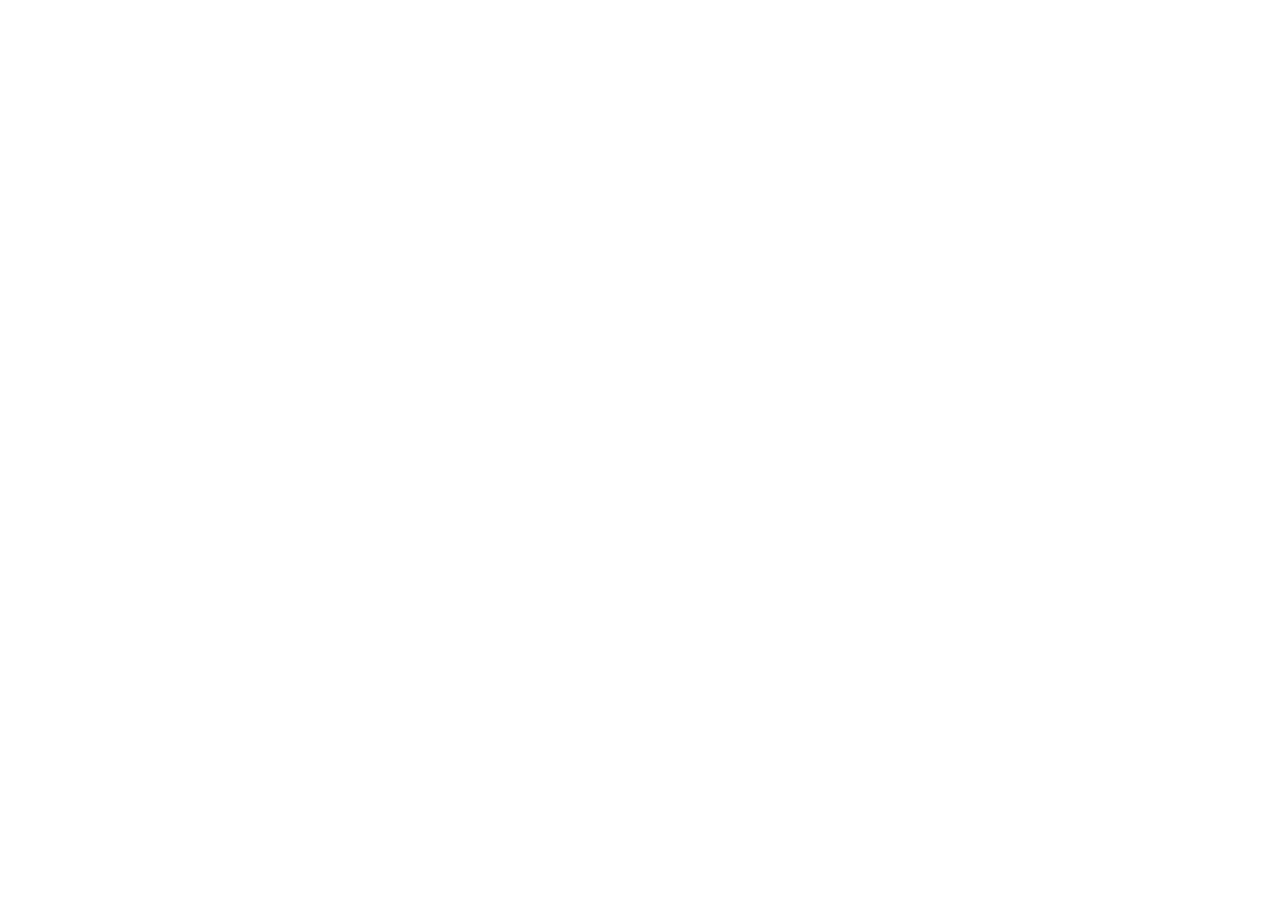
==== index.html @ 9984e917 "Add index.html" ====
<!DOCTYPE html>
<html lang="en">
<head>
    <meta charset="UTF-8">
    <meta name="viewport" content="width=device-width, initial-scale=1.0">
    <title>Laboratorna 2</title>
</head>
<body>
    
</body>
</html>
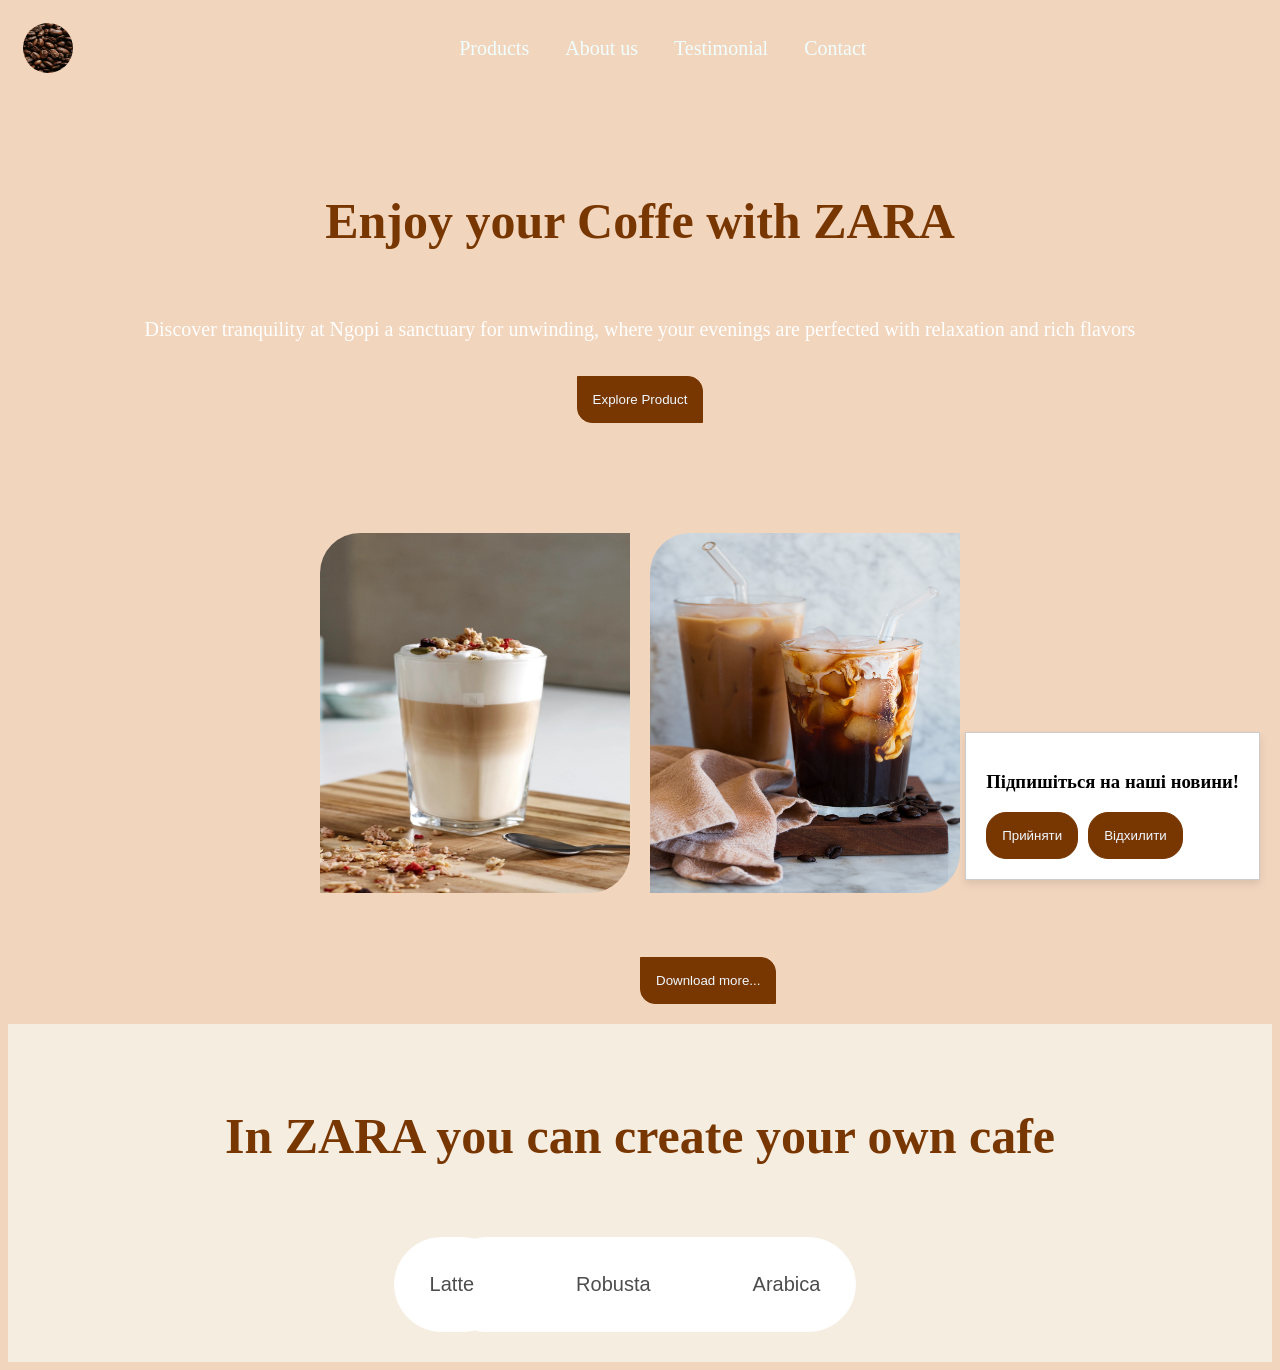
==== commit 3c4118ef: "Add index.html correct" ====
--- a/index.html
+++ b/index.html
@@ -3,9 +3,66 @@
 <head>
     <meta charset="UTF-8">
     <meta name="viewport" content="width=device-width, initial-scale=1.0">
+    <link rel="stylesheet" href="/css/index.css">
+    <link rel="stylesheet" href="/css/nonModal.css">
+    <link rel="stylesheet" href="/css/adverticement.css">
     <title>Laboratorna 2</title>
 </head>
 <body>
+    <header class="header">
+        <img src="/image/brown-coffee-beans.jpg"  class="logo">
+        <nav class="navigating">
+            <a class="link">Products</a>
+            <a class="link">About us</a>
+            <a class="link">Testimonial</a>
+            <a class="link">Contact</a>
+        </nav>
+        
+    </header>
+    <main>
+        <div id="fullscreenAd" class="hidden">
+            <div class="ad-content">
+                <p>🌟 Спеціальна акція! Тільки сьогодні -50% на все! 🌟</p>
+                <button id="closeAd" class="hidden">&times;</button>
+            </div>
+        </div>
     
+    
+        <div class="first-section">
+            <h1 class="main-header"> Enjoy your Coffe with ZARA</h1>
+            <p class="main-paragraph"> Discover tranquility at Ngopi a sanctuary for unwinding,
+            where your evenings are perfected with relaxation and rich flavors</p>
+            <button class="button"> Explore Product </button>
+        </div>
+        
+        <section class="second-section">
+            <div id="coffee-gallery" > </div>
+            <div id="coffeeInfo" class="coffee-info">
+                <span id="closeBtn" class="close-btn"></span>
+            </div>
+        </section>
+        <button id="loadMore">Download more...</button>
+
+        
+        <div class="page2">
+            <h2 class="coffe-creation">In ZARA you can create your own cafe</h2>
+            <div class="coffe-buttons">
+                <button class="btn">Latte</button>
+                <button class="btn">Robusta</button>
+                <button class="btn">Arabica</button>
+            </div>
+        </div>
+        <div id="subscriptionWindow">
+            <h3>Підпишіться на наші новини!</h3>
+            <div class="buttons">
+                <button id="acceptBtn" class="button1">Прийняти</button>
+                <button id="declineBtn" class="button1">Відхилити</button>
+            </div>
+        </div>
+        <div id="thankYouMessage" class="thankYouMessage">Дякуємо за приєднання!</div>
+    </main>
+    <script src="/js/index.js"></script>
+    <script src="/js/scripts.js"></script>
+    <script src="/js/nonModalWindow.js"></script>
 </body>
 </html>
--- a/css/index.css
+++ b/css/index.css
@@ -0,0 +1,159 @@
+body{
+    background-color:  rgb(242, 213, 189);
+}
+.header{
+    display: flex;
+    align-items: center;
+    padding: 15px;
+
+}
+.navigating{
+    margin-left:30% ;
+
+}
+.logo{
+    border-radius: 100%;
+    width: 50px;
+    height: 50px;
+}
+.link{
+    padding: 15px;
+    color: azure;
+    font-size: 20px;
+    font-family:Georgia, 'Times New Roman', Times, serif;
+    border: 1px solid rgb(241, 213, 191); 
+
+}
+.link:hover{
+    background-color: azure;
+    color: black;
+
+}
+
+.first-section{
+    display: flex;
+    flex-direction: column;
+    justify-content: center;
+    align-items: center;
+    padding: 50px;
+    margin: 20px;
+    gap: 15px;
+}
+
+.main-header{
+    color: rgb(120, 54, 0);
+    font-size: 50px;
+    text-align: center;
+}
+.main-paragraph{
+    color:  rgb(255, 255, 255);
+    font-size: 20px;
+    text-align: center;
+}
+.button{
+    color: aliceblue;
+    background-color:  rgb(120, 54, 0);
+    padding: 15px;
+    border: 1px solid  rgb(120, 54, 0);
+    border-radius: 0px 15px 0px 15px;
+}
+.button:hover{
+    background-color: aliceblue;
+    color: rgb(120, 54, 0)
+}
+.second-section{
+    display: flex;
+    flex-wrap: wrap;
+    justify-content: center;
+    align-items: center;
+    margin: 30px;
+    padding: 20px;
+}
+
+#loadMore{
+    display: block;
+    margin-left: 50%;
+    color: aliceblue;
+    background-color:  rgb(120, 54, 0);
+    padding: 15px;
+    border: 1px solid  rgb(120, 54, 0);
+    border-radius: 0px 15px 0px 15px;
+}
+#loadMore:hover{
+    background-color: aliceblue;
+    color: rgb(120, 54, 0)
+}
+
+.coffee-info {
+    position: relative;
+    display: none;
+    margin-top: 20px;
+    font-size: 18px;
+    background-color: #f9e6cd;
+    padding: 20px;
+    border-radius: 5px;
+    color:  rgb(120, 54, 0) ;
+}
+.coffee-img{
+    width: 310px;
+    height: 360px;
+    margin: 10px;
+    border-radius: 40px 0px 40px ;
+    /* transition: transform 0.3s ease; */
+    /* transform: scale(1.1); */
+}
+.coffee-img:hover{
+    transform:scale(1.1);
+}
+.close-btn {
+    color: #333;
+    font-size: 30px;
+    font-weight: bold;
+    position: absolute;
+    top: 10px;
+    right: 20px;
+    cursor: pointer;
+    transition: 0.3s;
+}
+
+.close-btn:hover {
+    color: red;
+}
+.page2{
+    display: flex;
+    flex-direction: column;
+    margin-top: 20px;
+    align-items: center;
+    padding: 30px;
+    background-color: rgb(246, 237, 225);
+    gap: 20px;
+}
+.coffe-creation{
+    font-size: 50px;
+    line-height: 80px;
+    color: rgb(120, 54, 0);
+}
+
+.coffe-buttons{
+    display: flex;
+    background-color: rgb(255, 255, 255);
+    border: 1px solid  rgb(255, 255, 255)e;
+    border-radius: 50px;
+    /* padding: 25px; */
+    width: 400px;
+    align-items: center;
+    justify-content: center;
+
+}
+.btn{
+    background-color: rgb(255, 255, 255);
+    border: 1px solid rgb(255, 255, 255);
+    margin-right: 30px;
+    font-size: 20px;
+    color: rgb(78, 77, 77);
+    padding: 35px;
+    border-radius: 50px;
+}
+.btn:hover{
+    background-color: rgb(120, 117, 117);
+}
--- a/css/nonModal.css
+++ b/css/nonModal.css
@@ -0,0 +1,36 @@
+#subscriptionWindow {
+    position: fixed;
+    bottom: 20px;
+    right: 20px;
+    background-color: #fff;
+    border: 1px solid #ccc;
+    padding: 20px;
+    box-shadow: 0 4px 8px rgba(0, 0, 0, 0.1);
+    display: none;
+    z-index: 1000;
+}
+
+.buttons {
+    display: flex;
+    gap: 10px;
+}
+
+.button1{
+    color: aliceblue;
+    background-color:  rgb(120, 54, 0);
+    padding: 15px;
+    border: 1px solid  rgb(120, 54, 0);
+    border-radius: 20px;
+}
+.button1:hover{
+    background-color: aliceblue;
+    color: rgb(120, 54, 0)
+}
+.thankYouMessage {
+    display: none;
+    padding: 10px;
+    background-color: #28a745;
+    color: white;
+    margin-top: 20px;
+    border-radius: 5px;
+}
--- a/css/adverticement.css
+++ b/css/adverticement.css
@@ -0,0 +1,44 @@
+/* Ховає елемент */
+.hidden {
+    display: none !important;
+}
+
+/* Повноекранне затемнення */
+#fullscreenAd {
+    position: fixed;
+    top: 0;
+    left: 0;
+    width: 100%;
+    height: 100%;
+    background: rgba(0, 0, 0, 0.85);
+    color: #fff;
+    display: flex;
+    align-items: center;
+    justify-content: center;
+    z-index: 9999;
+}
+
+/* Вміст реклами */
+.ad-content {
+    text-align: center;
+    background: #222;
+    padding: 40px;
+    border-radius: 20px;
+    box-shadow: 0 0 20px #000;
+    position: relative;
+    max-width: 600px;
+    width: 90%;
+    font-size: 24px;
+}
+
+/* Хрестик */
+#closeAd {
+    position: absolute;
+    top: 10px;
+    right: 15px;
+    background: transparent;
+    border: none;
+    color: #fff;
+    font-size: 30px;
+    cursor: pointer;
+}
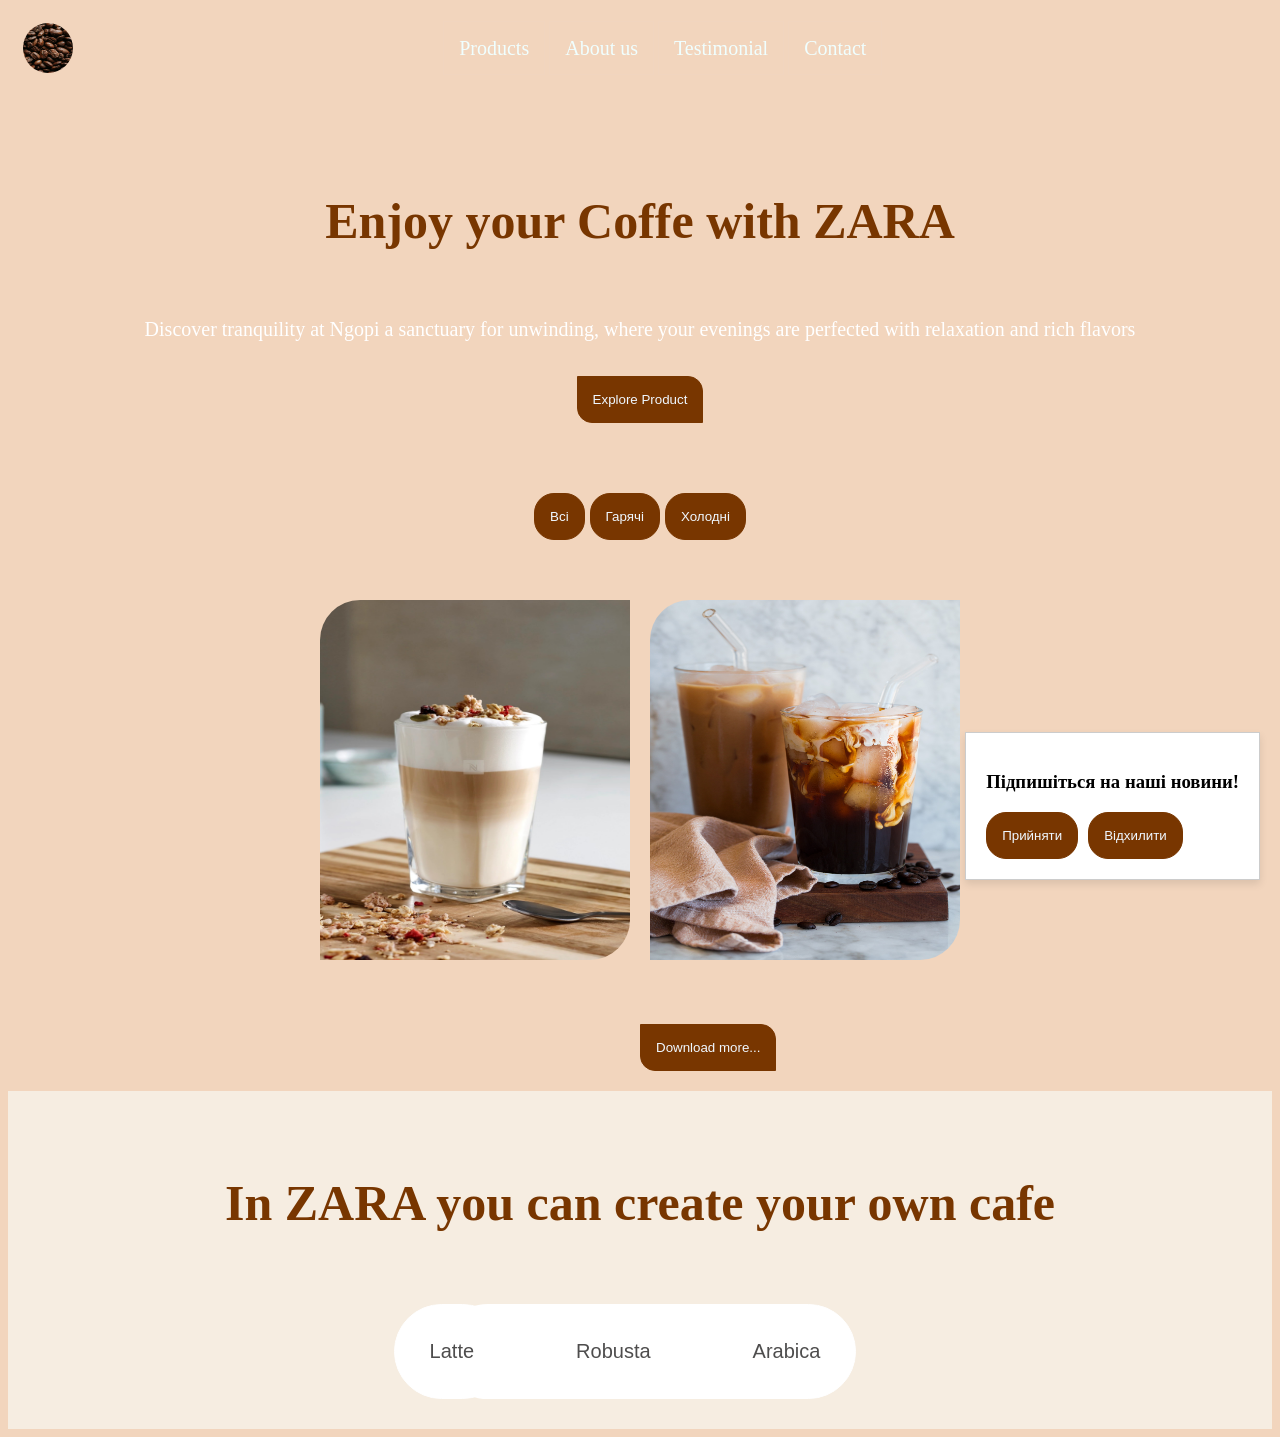
==== commit 4c997657: "Add fillters" ====
--- a/index.html
+++ b/index.html
@@ -34,6 +34,12 @@
             where your evenings are perfected with relaxation and rich flavors</p>
             <button class="button"> Explore Product </button>
         </div>
+
+        <div id="filterButtons">
+            <button data-category="all" class="filter-btn">Всі</button>
+            <button data-category="hot" class="filter-btn">Гарячі</button>
+            <button data-category="cold" class="filter-btn">Холодні</button>
+        </div>
         
         <section class="second-section">
             <div id="coffee-gallery" > </div>
--- a/css/index.css
+++ b/css/index.css
@@ -68,6 +68,19 @@
     align-items: center;
     margin: 30px;
     padding: 20px;
+}
+#filterButtons{
+    display: flex;
+    justify-content: center;
+    align-items: center;
+    gap:5px;
+}
+.filter-btn{
+    color: aliceblue;
+    background-color:  rgb(120, 54, 0);
+    padding: 15px;
+    border: 1px solid  rgb(120, 54, 0);
+    border-radius: 20px;
 }
 
 #loadMore{
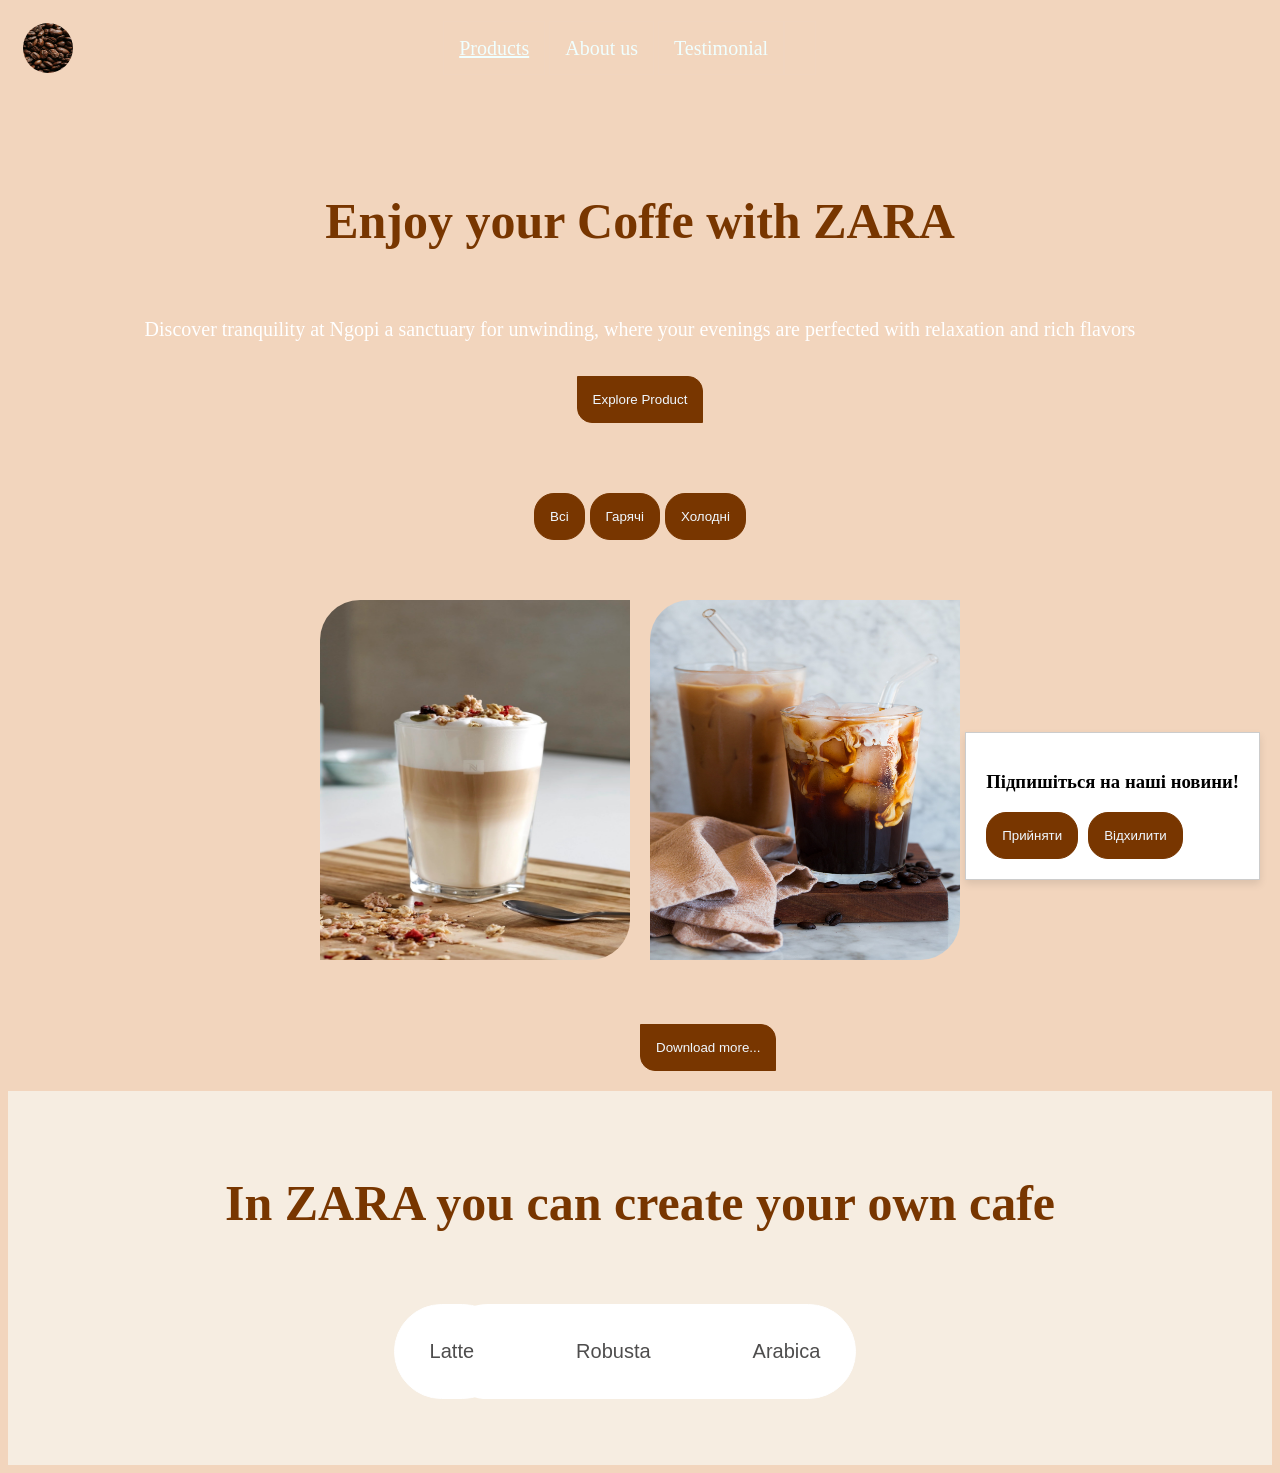
==== commit 2fe5fc00: "Add html files" ====
--- a/index.html
+++ b/index.html
@@ -6,16 +6,17 @@
     <link rel="stylesheet" href="/css/index.css">
     <link rel="stylesheet" href="/css/nonModal.css">
     <link rel="stylesheet" href="/css/adverticement.css">
-    <title>Laboratorna 2</title>
+    
+    <title> Laboratorna 2</title>
 </head>
 <body>
     <header class="header">
         <img src="/image/brown-coffee-beans.jpg"  class="logo">
         <nav class="navigating">
-            <a class="link">Products</a>
+            <a class="link" href="./shop.html">Products</a>
             <a class="link">About us</a>
             <a class="link">Testimonial</a>
-            <a class="link">Contact</a>
+            <a class="link" href="/graphics.html"></a>
         </nav>
         
     </header>
@@ -57,6 +58,10 @@
                 <button class="btn">Robusta</button>
                 <button class="btn">Arabica</button>
             </div>
+            <div class="product-container">
+                <ul class="container js-products-list">
+                </ul>
+            </div>
         </div>
         <div id="subscriptionWindow">
             <h3>Підпишіться на наші новини!</h3>
@@ -70,5 +75,6 @@
     <script src="/js/index.js"></script>
     <script src="/js/scripts.js"></script>
     <script src="/js/nonModalWindow.js"></script>
+    
 </body>
 </html>
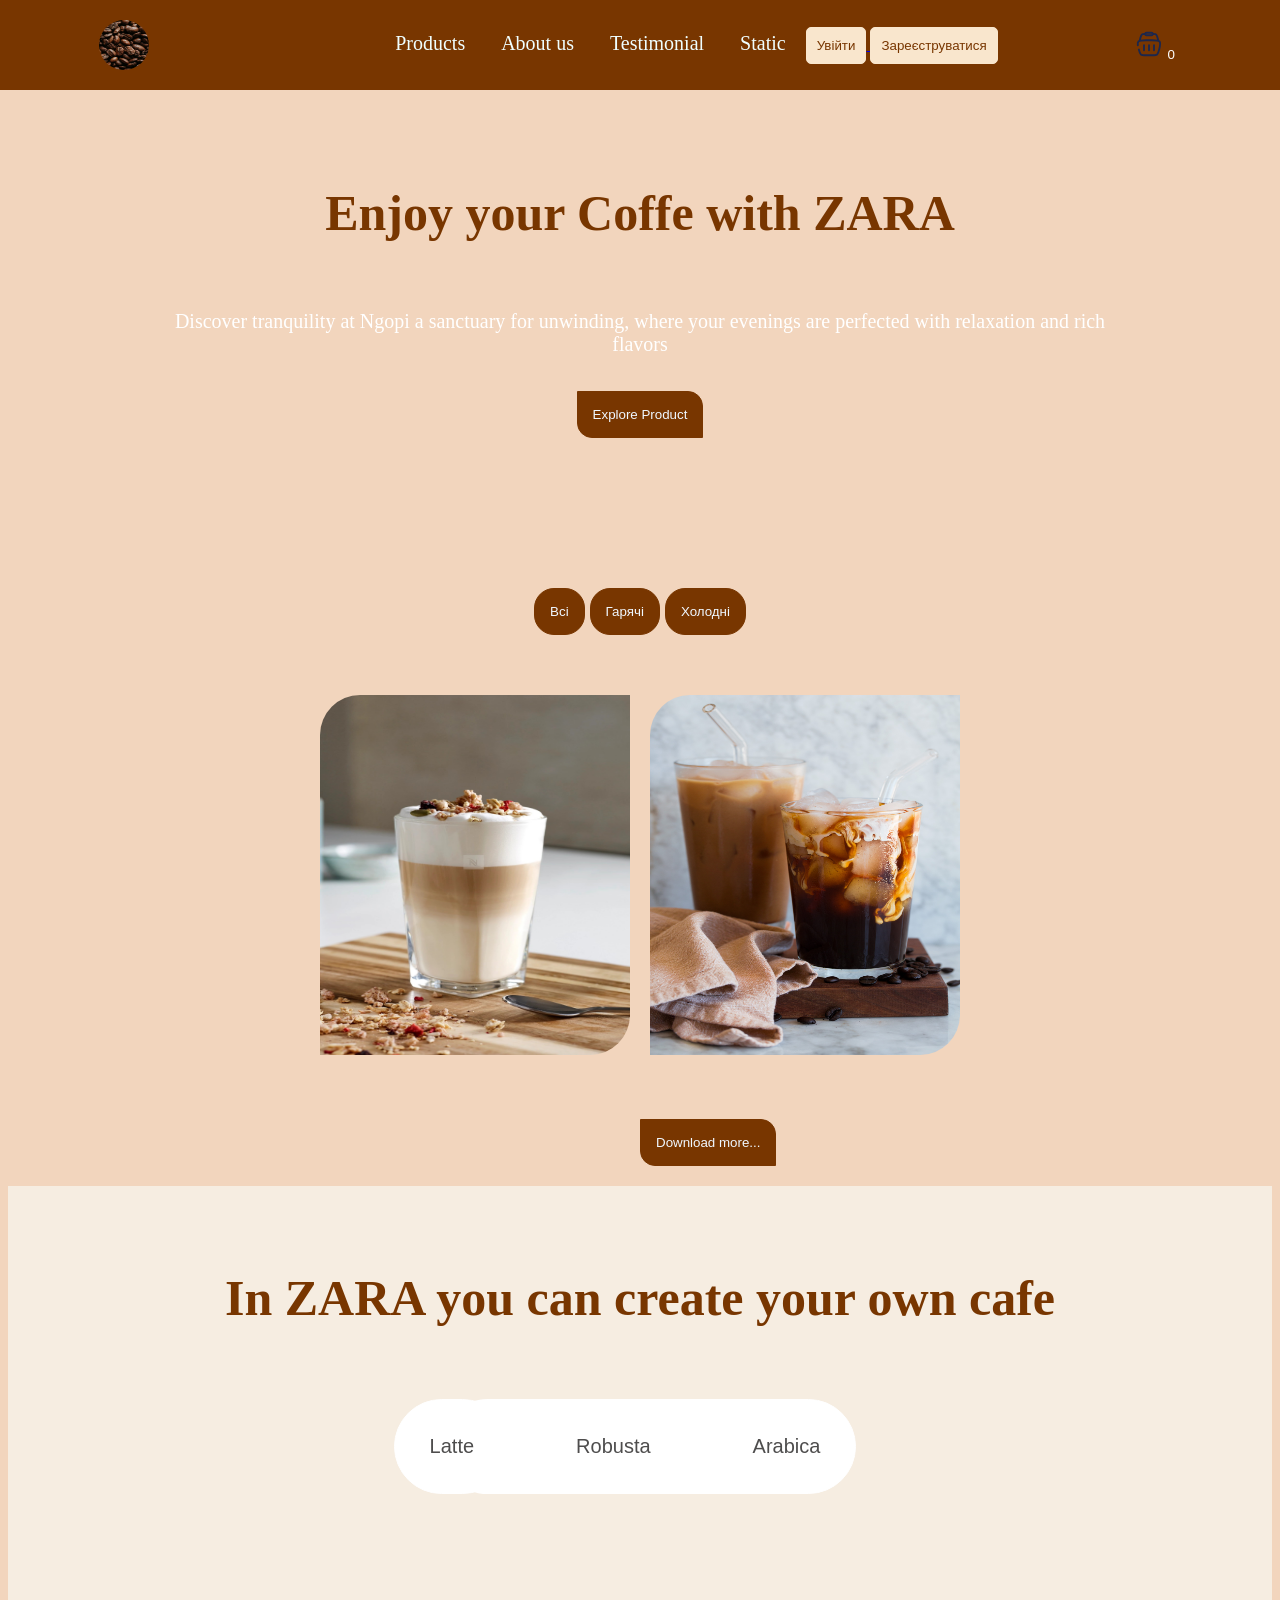
==== commit 35d72dc4: "Add login and validation" ====
--- a/index.html
+++ b/index.html
@@ -4,8 +4,9 @@
     <meta charset="UTF-8">
     <meta name="viewport" content="width=device-width, initial-scale=1.0">
     <link rel="stylesheet" href="/css/index.css">
-    <link rel="stylesheet" href="/css/nonModal.css">
-    <link rel="stylesheet" href="/css/adverticement.css">
+    <!-- <link rel="stylesheet" href="/css/nonModal.css"> -->
+    <!-- <link rel="stylesheet" href="/css/adverticement.css"> -->
+    <link rel="stylesheet" href="/css/cardStyle.css">
     
     <title> Laboratorna 2</title>
 </head>
@@ -16,17 +17,82 @@
             <a class="link" href="./shop.html">Products</a>
             <a class="link">About us</a>
             <a class="link">Testimonial</a>
-            <a class="link" href="/graphics.html"></a>
+            <a class="link" href="/graphics.html">Static</a>
+            <a href="#" id="loginIcon" title="Увійти">
+                <button class="icon" alt="Login"> Увійти </button>
+            </a>
+            <a href="#" id="registerIcon" title="Зареєструватися">
+                <button class="icon" alt="Register"> Зареєструватися </button>
+            </a>
         </nav>
+        <button id="placeOrder" class="cart-icon js-open-cart" aria-label="Open cart">
+            <img  class='cart-class ' src="/image/cart-3.svg" alt="Корзина" />
+            <span class="cart-count js-cart-count">0</span>
+        </button>
+        <div id="registerModal" class="modal hidden">
+            <div class="modal-content">
+                <span class="close-button js-close-register">&times;</span>
+                <form id="registerForm">
+                    <h3>Реєстрація</h3>
+                    <label>Логін:</label>
+                    <input type="text" id="regLogin" required>
+                    
+                    <label>Пароль:</label>
+                    <input type="password" id="regPassword" required>
+                    
+                    <label>Повторіть пароль:</label>
+                    <input type="password" id="regRepeatPassword" required>
+                    
+                    <label>Email:</label>
+                    <input type="email" id="regEmail">
+                    
+                    <button type="submit">Зареєструватися</button>
+                    <div id="registerError" class="error"></div>
+                </form>
+            </div>
+        </div>
+        <div id="loginModal" class="modal hidden">
+            <span class="close-button js-close-login">&times;</span>
+            <form id="loginForm">
+                <h3>Авторизація</h3>
+                <label>Логін:</label>
+                <input type="text" id="login" required>
+        
+                <label>Пароль:</label>
+                <input type="password" id="loginPassword" required>
+        
+                <button type="submit">Увійти</button>
+                <div id="loginError" class="error"></div>
+            </form>
+        </div>
+
         
     </header>
     <main>
-        <div id="fullscreenAd" class="hidden">
+        <div class=" overlay js-overlay js-close-cart"> </div>
+        <div class="cart js-cart">
+            <span class="close js-close-cart js-close-modal"> &times;</span>
+            <div class="cart-inner-scroll">
+            <div class="cart-container">
+                <p class="text">Товари в кошику:</p>
+                <div class="cart-items js-cart-items">
+                    <!-- Товари тут -->
+                </div>
+                <div class="cart-total js-cart-total">
+                    <p class="text">Загальна сума: <span class="js-total-price">0</span>грн</p>
+                </div>
+                <div class="cart-empty-container">
+                    <p class="text">Ваш кошик порожній!</p>
+                </div>
+                </div>
+            </div>
+        </div>
+        <!-- <div id="fullscreenAd" class="hidden">
             <div class="ad-content">
                 <p>🌟 Спеціальна акція! Тільки сьогодні -50% на все! 🌟</p>
                 <button id="closeAd" class="hidden">&times;</button>
             </div>
-        </div>
+        </div> -->
     
     
         <div class="first-section">
@@ -63,18 +129,20 @@
                 </ul>
             </div>
         </div>
-        <div id="subscriptionWindow">
+        <!-- <div id="subscriptionWindow">
             <h3>Підпишіться на наші новини!</h3>
             <div class="buttons">
                 <button id="acceptBtn" class="button1">Прийняти</button>
                 <button id="declineBtn" class="button1">Відхилити</button>
             </div>
         </div>
-        <div id="thankYouMessage" class="thankYouMessage">Дякуємо за приєднання!</div>
+        <div id="thankYouMessage" class="thankYouMessage">Дякуємо за приєднання!</div> -->
     </main>
     <script src="/js/index.js"></script>
     <script src="/js/scripts.js"></script>
-    <script src="/js/nonModalWindow.js"></script>
-    
+    <script src="/js/cartLogic.js"></script>
+    <script src="/js/cartPopup.js"></script>
+    <!-- <script src="/js/nonModalWindow.js"></script> -->
+    <script src="/js/validation.js"> </script>
 </body>
 </html>
--- a/css/index.css
+++ b/css/index.css
@@ -3,12 +3,20 @@
 }
 .header{
     display: flex;
-    align-items: center;
-    padding: 15px;
+    position: fixed;
+    top: 0;
+    right: 0;
+    left: 0;
+    align-items: center;
+    justify-content: center;
+    padding: 20px;
+    background-color:  rgb(120, 54, 0);
+    gap: 130px;
 
 }
 .navigating{
-    margin-left:30% ;
+    justify-content: space-around;
+    margin-left: 100px  ;
 
 }
 .logo{
@@ -17,11 +25,12 @@
     height: 50px;
 }
 .link{
+    text-decoration: none;
     padding: 15px;
     color: azure;
     font-size: 20px;
     font-family:Georgia, 'Times New Roman', Times, serif;
-    border: 1px solid rgb(241, 213, 191); 
+    border: 1px solid rgb(120, 54, 0); 
 
 }
 .link:hover{
@@ -29,6 +38,104 @@
     color: black;
 
 }
+/* Спільний стиль для обох модалок */
+.modal {
+    position: fixed;
+    top: 0;
+    left: 0;
+    width: 100%;
+    height: 100%;
+    background-color: rgba(101, 76, 55, 0.85);
+    display: flex;
+    align-items: center;
+    justify-content: center;
+    z-index: 1000;
+}
+
+/* Прихована форма */
+.hidden {
+    display: none;
+}
+
+/* Контейнер форми */
+.modal form {
+    background-color: rgb(80, 30, 0);
+    padding: 30px;
+    border-radius: 10px;
+    width: 300px;
+    color: #fff;
+    box-shadow: 0 0 15px rgba(0, 0, 0, 0.6);
+    position: relative;
+}
+
+/* Тексти і поля */
+.modal h3 {
+    margin-top: 0;
+    color: #ffe7c4;
+}
+
+.modal label {
+    display: block;
+    margin: 10px 0 5px;
+    color: #fff1dc;
+}
+
+.modal input {
+    width: 100%;
+    padding: 8px;
+    margin-bottom: 10px;
+    border: none;
+    border-radius: 5px;
+    background-color: #fff;
+    color: #000;
+}
+
+/* Кнопки */
+.modal button {
+    background-color: #a07547;
+    color: #000;
+    padding: 10px;
+    width: 100%;
+    border: none;
+    border-radius: 5px;
+    font-weight: bold;
+    cursor: pointer;
+}
+
+.modal button:hover {
+    background-color: #a07547;
+}
+
+/* Повідомлення про помилку/успіх */
+.error {
+    color: #ffcccc;
+    margin-top: 10px;
+}
+
+.success {
+    color: #b2ffb2;
+}
+
+/* Кнопка ✕ */
+.close-button {
+    position: absolute;
+    top: 10px;
+    right: 15px;
+    font-size: 22px;
+    color: #ffffff;
+    cursor: pointer;
+    font-weight: bold;
+}
+
+.icon {
+    background-color:  #f9e6cd;
+    padding: 10px;
+    border-radius: 5px ;
+    border: 1px solid #f9e6cd;
+    cursor: pointer;
+    color:  rgb(120, 54, 0) ;
+}
+
 
 .first-section{
     display: flex;
@@ -36,7 +143,7 @@
     justify-content: center;
     align-items: center;
     padding: 50px;
-    margin: 20px;
+    margin: 100px;
     gap: 15px;
 }
 
--- a/css/cardStyle.css
+++ b/css/cardStyle.css
@@ -0,0 +1,335 @@
+/* product card styles */
+.main{
+    margin-top: 130px;
+    display: flex;
+
+}
+main .overlay{
+    display: none;
+    position: fixed;
+    top:0;
+    left: 0;
+    width: 100%;
+    height: 100%;
+    background-color: rgba(0, 0,0 , 0.0);
+    z-index: 999;
+    transition: background-color .2s;
+}
+
+main .overlay.active{
+    display:block;
+    background-color:  rgba(0, 0,0 , 0.5);;
+}
+
+.cart{
+    position: fixed;
+    top:0;
+    right: -500px;
+    width: 500px ;
+    height: 100vh;
+    background-color: #75543e;
+    transition: right .2s ease-in-out;
+    z-index: 1000;
+    overflow-y: auto;
+    color: #f0e8e3; 
+    font-family: 'Segoe UI', Tahoma, Geneva, Verdana, sans-serif; /* сучасний гарний шрифт */
+    padding: 20px;
+    box-sizing: border-box;
+
+}
+.cart-inner-scroll {
+    flex-grow: 1;
+    overflow-y: auto;
+    padding: 20px;
+}
+.cart.active{
+    right: 0;
+}
+
+.cart .cart-container{
+    padding: 50px 0;
+}
+.cart .cart-container p {
+    margin: 0;
+}
+.cart .cart-container > p {
+    font-size: 20px;
+    font-weight: bold;
+    text-align: left;
+    margin-bottom: 20px;
+}
+
+.cart .cart-empty-container, .cart .cart-order-container{
+    width: 330px;;
+    
+}
+.cart-empty-container {
+    display: flex;
+    justify-content: center;
+    align-items: center;
+    height: 60vh;
+    text-align: center;
+}
+.cart-empty-container p {
+    font-size: 22px;
+    font-weight: 600;
+    opacity: 0.6;
+}
+.close {
+    position: relative;
+    font-size: 28px;
+    font-weight: bold;
+    color: #f0e8e3;
+    cursor: pointer;
+    transition: font-style 0.2s, transform 0.2s;
+}
+
+.close:hover {
+    font-style: italic;
+    transform: scale(1.1);
+}
+.add-to-cart-btn {
+    background-color: #75543e;  /* Колір кнопки */
+    color: white;
+    border: none;
+    padding: 10px 20px;
+    font-size: 16px;
+    border-radius: 5px;
+    cursor: pointer;
+    transition: background-color 0.3s ease;
+}
+
+.add-to-cart-btn:hover {
+    background-color: #8c634e;  /* Трохи темніший колір при наведенні */
+}
+.cart-icon{
+    background-color: rgb(120, 54, 0);
+    color: white;
+    border: none;
+    position: relative;
+    right: 0;
+}
+.cart-icon:hover{
+    background-color: #e8ccb6;
+    border-radius: 30px;
+}
+.cart-class{
+    width: 30px;
+    height: 30px;
+
+}
+.cart-item {
+    display: flex;
+    justify-content: space-between;
+    align-items: center;
+    background-color: #e8ccb6;
+    border-radius: 8px;
+    margin-bottom: 10px;
+    font-family: 'Segoe UI', sans-serif;
+    color: #75543e;
+}
+.cart-container{
+    display: flex;
+    flex-direction: column;
+    width: 400px;
+
+
+}
+.quantity-controls {
+    display: flex;
+    align-items: center;
+    gap: 8px;
+}
+
+.quantity-controls button {
+    width: 24px;
+    height: 24px;
+    font-size: 18px;
+    font-weight: bold;
+    border: none;
+    background-color: #ccc;
+    cursor: pointer;
+    border-radius: 4px;
+}
+
+.quantity-controls span {
+    min-width: 20px;
+    text-align: center;
+}
+.product-card-container{
+    display: flex;
+    justify-content: center;
+    align-items: center;
+    background-color: #fff;
+    border-radius: 10px;
+    box-shadow: 0 4px 10px rgba(0,0,0,0.1);
+    padding: 10px 40px 10px 20px;
+
+    transition: transform 0.2s ease-in-out;
+}
+.product-image-cart{
+    width: 130px;
+    height: 130px;
+    margin-right: 30px;
+}
+
+
+.remove-btn {
+    background: none;
+    border: none;
+    color: #a33;
+    font-size: 24px;
+    cursor: pointer;
+    margin-bottom: 100px;
+    margin-right: -50px;
+    transition: transform 0.2s ease, color 0.2s ease;
+}
+
+.remove-btn:hover {
+    transform: scale(1.2);
+    color: #c00;
+}
+.product-container{
+    margin: 100px;
+}
+.js-products-list {
+    list-style: none;
+    display: flex;
+    flex-wrap: wrap;
+    gap: 20px;
+    padding: 0;
+    justify-content: center;
+}
+
+.product-card {
+    background-color: #fff;
+    border-radius: 10px;
+    box-shadow: 0 4px 10px rgba(0,0,0,0.1);
+    width: 220px;
+    text-align: center;
+    padding: 16px;
+    transition: transform 0.2s ease-in-out;
+    gap: 10px;
+}
+
+.product-card:hover {
+    transform: scale(1.05);
+}
+
+.product-image {
+    width: 100%;
+    height: 180px;
+    object-fit: cover;
+    border-radius: 8px;
+}
+
+.product-info {
+    margin-top: 15px;
+}
+
+.product-id {
+    font-size: 18px;
+    margin-bottom: 4px;
+    color: #333;
+}
+.product-name{
+    font-weight: bold;
+    color: #75543e;
+    font-size: 14px; 
+}
+.product-price {
+    font-weight: bold;
+    color: #75543e;
+}
+.news-section {
+    display: flex;
+    flex-direction:column;
+    gap: 20px;
+    padding: 20px;
+}
+.news-sidebar {
+    background-color: #f9f9f9;
+    width: 250px;
+    /* max-height: 80vh; */
+    overflow-y: auto;
+    border-right: 2px solid #75543e;
+    border-radius: 12px;
+    padding: 20px;
+}
+
+.news-list {
+    list-style: none;
+    padding: 0;
+    margin: 0;
+    width: 100%;
+}
+
+.news-item {
+    padding: 10px;
+    border-bottom: 2px solid #75543e;
+    cursor: pointer;
+}
+
+.news-item {
+    font-weight: bold;
+}
+
+.news-content {
+    display: none;
+    padding: 10px;
+    background-color: #75543e;
+    border-left: 2px solid  #f9f9f9;
+    color: #f9f9f9 ;
+    font-size: 14px;
+}
+
+.news-item.active .news-content {
+    display: block;
+}
+#scrollToTopBtn {
+    position: fixed;
+    bottom: 40px;
+    right: 40px;
+    z-index: 99;
+    border: none;
+    outline: none;
+    background-color: #75543e;
+    color: white;
+    cursor: pointer;
+    padding: 12px 16px;
+    border-radius: 50%;
+    font-size: 20px;
+    display: none;
+    transition: opacity 0.3s ease;
+  }
+  
+  #scrollToTopBtn:hover {
+    background-color: #5c3e2c;
+  }
+
+@media (max-width: 768px) {
+    .main{
+        flex-direction: column;
+    }
+    .news-section {
+        flex-direction: column;
+    }
+
+    .news-list {
+        width: 100%;
+        max-height: none;
+        border-right: none;
+    }
+
+    .news-detail {
+        padding: 10px 0;
+    }
+
+    .news-item {
+        font-weight: normal;
+    }
+
+    .news-item.active {
+        background: #f5f5f5;
+    }
+}
